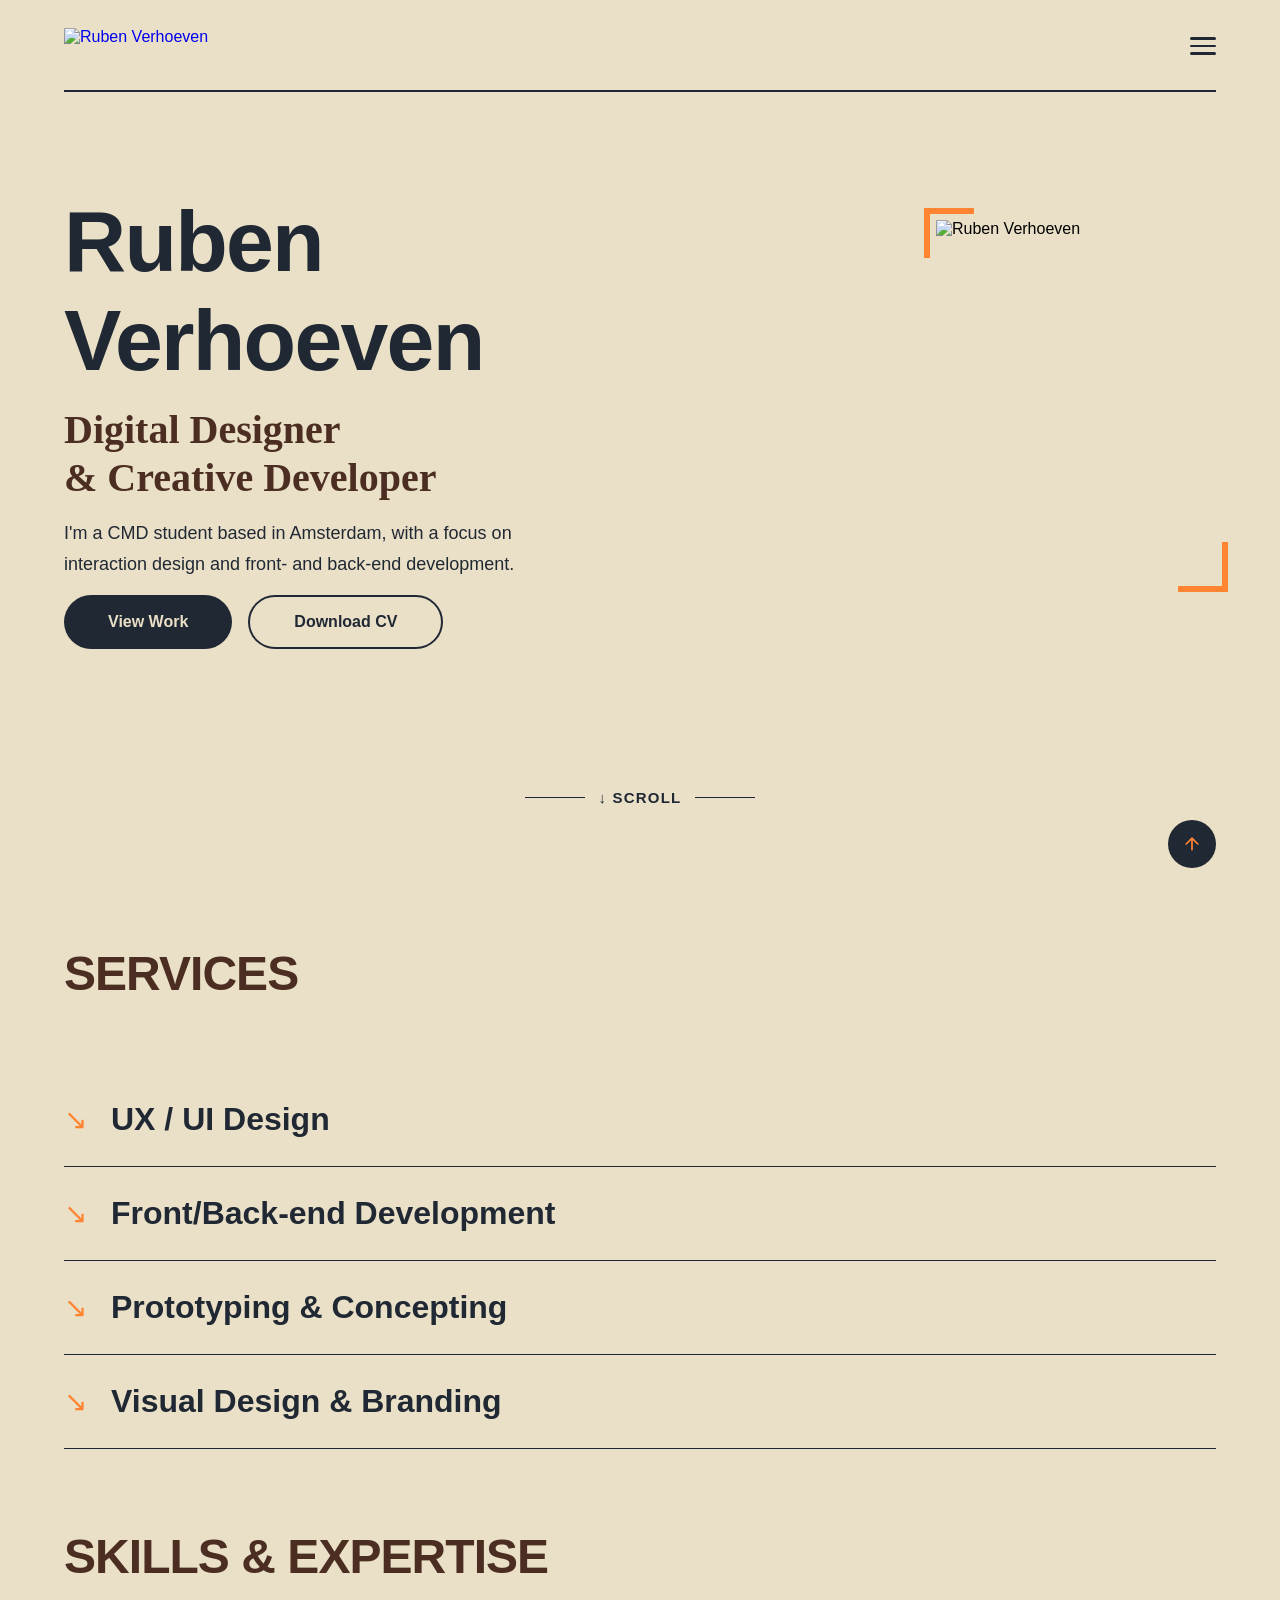
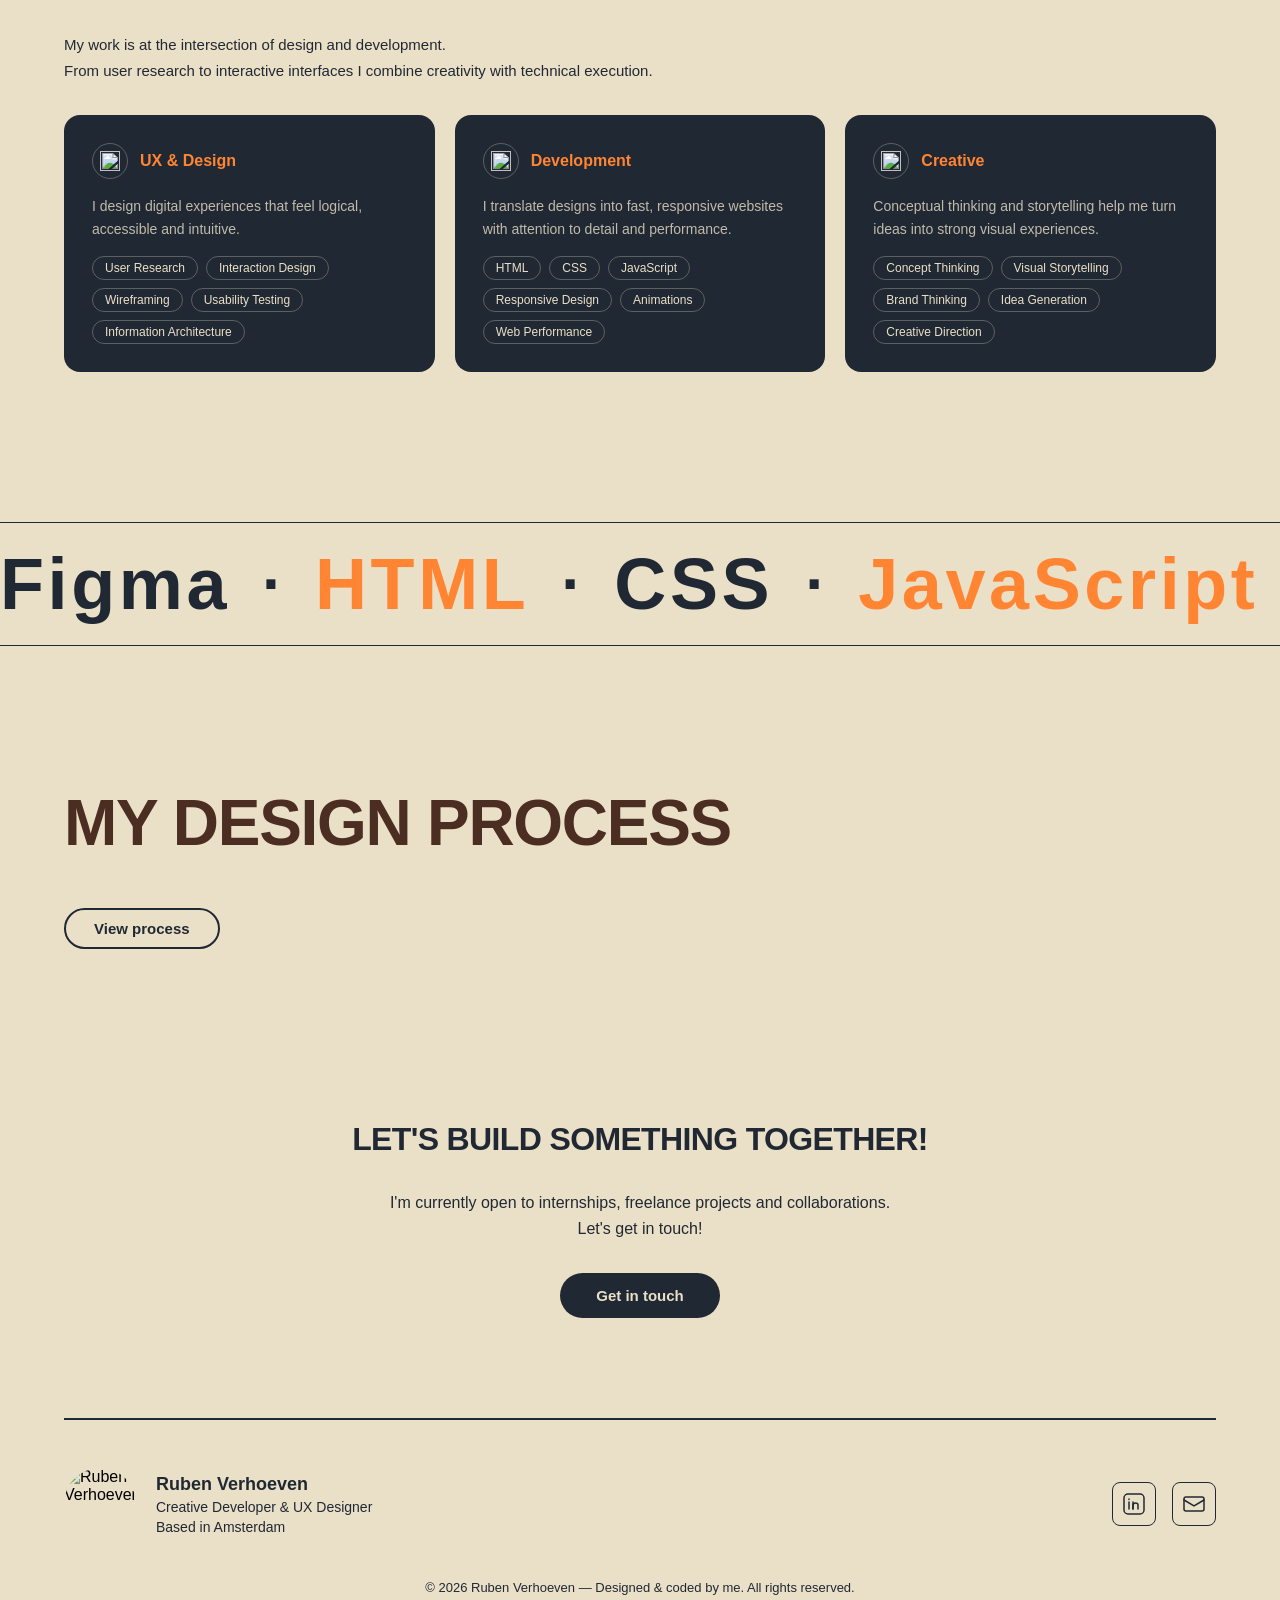
==== about.html @ 5327965a "Add files via upload" ====
<!DOCTYPE html>
<html lang="en">
<head>
    <meta charset="UTF-8">
    <meta name="viewport" content="width=device-width, initial-scale=1.0">
    <title>Portfolio Ruben Verhoeven</title>
    <link rel="stylesheet" href="style.css" />
    <link rel="stylesheet" href="about.css" />
</head>
<body>
    <div class="container">
        <header class="site-header">
            <a href="index.html" class="header-logo">
                <img src="images/portfolio-ruben-logo.png" alt="Ruben Verhoeven" />
            </a>
            <button class="hamburger" aria-label="Menu" id="hamburger">
                <span></span>
                <span></span>
                <span></span>
            </button>
        </header>
        <nav class="nav-overlay" id="navOverlay">
            <span class="nav-vertical-name">Ruben Verhoeven</span>
            <ul class="nav-links">
                <li><a href="index.html">HOME</a></li>
                <li><a href="work.html">WORK</a></li>
                <li><a href="about.html">ABOUT ME</a></li>
                <li><a href="contact.html">CONTACT</a></li>
            </ul>
            <div class="nav-socials">
                <a href="https://www.linkedin.com/in/ruben-verhoeven-147419371/" target="_blank">LinkedIn</a>
                <a href="mailto:rubenverhoeven2402@gmail.com">Email</a>
            </div>
            <p class="nav-footer">© 2026 Ruben Verhoeven — Designed & coded by me. All rights reserved.</p>
        </nav>
        <main>
            <section class="about-hero">
                <div class="about-hero-left">
                    <h1 class="about-name">Ruben Verhoeven</h1>
                    <p class="about-role">Digital Designer<br>& Creative Developer</p>
                    <p class="about-bio">I'm a CMD student based in Amsterdam, with a focus on interaction design and front- and back-end development.</p>
                    <div class="about-buttons">
                        <a href="work.html" class="btn-filled">View Work</a>
                        <a href="cv_ruben_verhoeven.pdf" class="btn-outline" download>Download CV</a>
                    </div>
                </div>
                <div class="about-hero-right">
                    <div class="about-photo-wrapper">
                        <img src="images/profielfoto.jpg" alt="Ruben Verhoeven" class="about-photo" />
                    </div>
                </div>
            </section>

            <div class="scroll-hint">↓ Scroll</div>

            <h2>SERVICES</h2>
            <section class="services-list">
                <div class="service-item">
                    <span class="arrow">↘</span>
                    <span class="service-name">UX / UI Design</span>
                    <img src="images/ux-ui-service.png" class="service-hover-img" alt="" />
                </div>
                <div class="service-item">
                    <span class="arrow">↘</span>
                    <span class="service-name">Front/Back-end Development</span>
                    <img src="images/front-backend-service.png" class="service-hover-img" alt="" />
                </div>
                <div class="service-item">
                    <span class="arrow">↘</span>
                    <span class="service-name">Prototyping & Concepting</span>
                    <img src="images/prototyping-concepting-service.png" class="service-hover-img" alt="" />
                </div>
                <div class="service-item">
                    <span class="arrow">↘</span>
                    <span class="service-name">Visual Design & Branding</span>
                    <img src="images/visualdesign-branding-service.png" class="service-hover-img" alt="" />
                </div>
            </section>

            <div class="service-follow-img" id="followImg">
                <img alt="" id="pillFollowImgEl" />
            </div>

            <h2>SKILLS & EXPERTISE</h2>
            <p class="skills-intro">My work is at the intersection of design and development.<br>From user research to interactive interfaces I combine creativity with technical execution.</p>
            <div class="skills-grid">
                <div class="skill-card">
                    <div class="skill-card-header">
                        <div class="skill-icon">
                            <img src="images/ux-design-skill.png" alt="">
                        </div>
                        <span class="skill-title">UX & Design</span>
                    </div>
                    <p class="skill-desc">I design digital experiences that feel logical, accessible and intuitive.</p>
                    <div class="skill-tags">
                        <span class="tag">User Research</span>
                        <span class="tag">Interaction Design</span>
                        <span class="tag">Wireframing</span>
                        <span class="tag">Usability Testing</span>
                        <span class="tag">Information Architecture</span>
                    </div>
                </div>
                <div class="skill-card">
                    <div class="skill-card-header">
                        <div class="skill-icon">
                            <img src="images/development-skill.png" alt="">
                        </div>
                        <span class="skill-title">Development</span>
                    </div>
                    <p class="skill-desc">I translate designs into fast, responsive websites with attention to detail and performance.</p>
                    <div class="skill-tags">
                        <span class="tag">HTML</span>
                        <span class="tag">CSS</span>
                        <span class="tag">JavaScript</span>
                        <span class="tag">Responsive Design</span>
                        <span class="tag">Animations</span>
                        <span class="tag">Web Performance</span>
                    </div>
                </div>
                <div class="skill-card">
                    <div class="skill-card-header">
                        <div class="skill-icon">
                            <img src="images/creative-skill.png" alt="">
                        </div>
                        <span class="skill-title">Creative</span>
                    </div>
                    <p class="skill-desc">Conceptual thinking and storytelling help me turn ideas into strong visual experiences.</p>
                    <div class="skill-tags">
                        <span class="tag">Concept Thinking</span>
                        <span class="tag">Visual Storytelling</span>
                        <span class="tag">Brand Thinking</span>
                        <span class="tag">Idea Generation</span>
                        <span class="tag">Creative Direction</span>
                    </div>
                </div>
            </div>
            <div class="ticker-wrapper">
                <div class="ticker-track">
                    <span class="blue">Figma</span>
                    <span class="dot">·</span>
                    <span class="orange">HTML</span>
                    <span class="dot">·</span>
                    <span class="blue">CSS</span>
                    <span class="dot">·</span>
                    <span class="orange">JavaScript</span>
                    <span class="dot">·</span>
                    <span class="blue">UX Design</span>
                    <span class="dot">·</span>
                    <span class="orange">Branding</span>
                    <span class="dot">·</span>
                    <span class="blue">Prototyping</span>
                    <span class="dot">·</span>
                    <span class="orange">Concepting</span>
                    <span class="dot">·</span>
                    
                    <span class="blue">Figma</span>
                    <span class="dot">·</span>
                    <span class="orange">HTML</span>
                    <span class="dot">·</span>
                    <span class="blue">CSS</span>
                    <span class="dot">·</span>
                    <span class="orange">JavaScript</span>
                    <span class="dot">·</span>
                    <span class="blue">UX Design</span>
                    <span class="dot">·</span>
                    <span class="orange">Branding</span>
                    <span class="dot">·</span>
                    <span class="blue">Prototyping</span>
                    <span class="dot">·</span>
                    <span class="orange">Concepting</span>
                    <span class="dot">·</span>
                </div>
            </div>
            <section class="process-section">
                <h2 class="process-title">MY DESIGN PROCESS</h2>
                <button class="toggle-btn" data-target="process-content" data-open="View process" data-close="Hide process">View process</button>
                <div class="collapsible" id="process-content">
                    <p class="process-intro">How I approach design projects to create effective and engaging digital experiences.</p>

                    <div class="process-item">
                        <div class="process-icon">
                            <img src="images/understand-explore.png" alt="Understand & Explore" />
                        </div>
                        <div class="process-number">
                            <span>1</span>
                            <div class="process-line"></div>
                        </div>
                        <div class="process-content">
                            <h3>Understand & Explore</h3>
                            <p>I start every project by understanding the problem before moving into solutions. Through research, analysis and exploration I identify user needs, project goals and technical possibilities.</p>
                            <p>By comparing different approaches and perspectives, I define a clear design direction that balances feasibility, usability and meaningful user experiences.</p>
                        </div>
                    </div>

                    <div class="process-item">
                        <div class="process-icon">
                            <img src="images/concept-design.png" alt="Concept & Design" />
                        </div>
                        <div class="process-number">
                            <span>2</span>
                            <div class="process-line"></div>
                        </div>
                        <div class="process-content">
                            <h3>Concept & Design</h3>
                            <p>Based on research insights, I develop concepts that balance user needs, business objectives and usability principles. I explore multiple directions, gather feedback and iterate on ideas to refine interaction and visual clarity.</p>
                            <p>Each design decision is made consciously to create intuitive experiences that communicate purpose and support user goals effectively.</p>
                        </div>
                    </div>

                    <div class="process-item">
                        <div class="process-icon">
                            <img src="images/prototype-build.png" alt="Prototype & Build" />
                        </div>
                        <div class="process-number">
                            <span>3</span>
                            <div class="process-line"></div>
                        </div>
                        <div class="process-content">
                            <h3>Prototype & Build</h3>
                            <p>I translate concepts into interactive prototypes and functional interfaces using tools such as Figma and modern front-end technologies.</p>
                            <p>During development I experiment, test behaviour and refine details to improve usability and performance. By combining design thinking with technical execution, I ensure ideas evolve into realistic and usable digital products.</p>
                        </div>
                    </div>
                    <div class="process-item">
                        <div class="process-icon">
                            <img src="images/test-improve.png" alt="Test & Improve" />
                        </div>
                        <div class="process-number">
                            <span>4</span>
                            <div class="process-line"></div>
                        </div>
                        <div class="process-content">
                            <h3>Test & Improve</h3>
                            <p>Evaluation and iteration are essential parts of my workflow. I validate designs through usability testing, feedback sessions and critical reflection on interaction outcomes.</p>
                            <p>Analysing successes and limitations helps me improve solutions continuously while learning how small adjustments can significantly enhance usability, accessibility and overall user experience.</p>
                        </div>
                    </div>

                    <div class="process-item">
                        <div class="process-icon">
                            <img src="images/collaborate.png" alt="Collaborate" />
                        </div>
                        <div class="process-number">
                            <span>5</span>
                            <div class="process-line"></div>
                        </div>
                        <div class="process-content">
                            <h3>Collaborate</h3>
                            <p>Design is a collaborative process where communication and shared thinking lead to stronger outcomes. I enjoy presenting ideas, discussing feedback and working together with different perspectives to refine concepts.</p>
                            <p>Through teamwork and open dialogue, I contribute actively while learning from others to create more thoughtful and effective design solutions.</p>
                        </div>
                    </div>

                    <div class="process-item">
                        <div class="process-icon">
                            <img src="images/organise-deliver.png" alt="Organise & Deliver" />
                        </div>
                        <div class="process-number">
                            <span>6</span>
                            <div class="process-line"></div>
                        </div>
                        <div class="process-content">
                            <h3>Organise & Deliver</h3>
                            <p>I approach projects with structured planning, clear milestones and transparent communication. Documenting design decisions and tracking progress helps maintain focus and ensures deadlines are met responsibly.</p>
                            <p>Staying organised allows me to collaborate efficiently, manage complexity and deliver consistent results while maintaining quality throughout the entire design process.</p>
                        </div>
                    </div>

                    <div class="process-item">
                        <div class="process-icon">
                            <img src="images/craft-quality.png" alt="Craft & Quality" />
                        </div>
                        <div class="process-number">
                            <span>7</span>
                            <div class="process-line"></div>
                        </div>
                        <div class="process-content">
                            <h3>Craft & Quality</h3>
                            <p>I aim to maintain professional standards in both design and development by focusing on detail, consistency and accessibility. Clean interface design, readable code and thoughtful interaction patterns contribute to sustainable digital products.</p>
                            <p>Continuous experimentation and refinement help me strengthen craftsmanship while developing reliable and scalable design solutions.</p>
                        </div>
                    </div>

                    <div class="process-item">
                        <div class="process-icon">
                            <img src="images/personal-responsibledesign.png" alt="Personal & Responsible Design" />
                        </div>
                        <div class="process-number">
                            <span>8</span>
                            <div class="process-line"></div>
                        </div>
                        <div class="process-content">
                            <h3>Personal & Responsible Design</h3>
                            <p>I believe design has impact beyond aesthetics. I reflect on how digital products influence users and society, staying curious about new developments in technology, interaction and digital culture.</p>
                            <p>I approach projects critically, making informed design decisions and continuously reflecting on my own growth as a designer.</p>
                        </div>
                    </div>
                </div>
            </section>
            <section class="cta-section">
                <h2 class="cta-title">Let's build something together!</h2>
                <p class="cta-sub">I'm currently open to internships, freelance projects and collaborations. <br> Let's get in touch!</p>
                <a href="contact.html" class="cta-button">Get in touch</a>
            </section>
        </main>
        <footer class="site-footer">
            <div class="footer-top">
                <div class="footer-profile">
                    <img src="images/profielfoto.jpg" alt="Ruben Verhoeven" class="footer-avatar" />
                    <div class="footer-info">
                        <span class="footer-name">Ruben Verhoeven</span>
                        <span class="footer-role">Creative Developer & UX Designer</span>
                        <span class="footer-location">Based in Amsterdam</span>
                    </div>
                </div>
                <div class="footer-socials">
                    <a href="https://www.linkedin.com/in/ruben-verhoeven-147419371/" target="_blank" class="social-icon">
                        <svg width="24" height="24" viewBox="0 0 24 24" fill="none" xmlns="http://www.w3.org/2000/svg">
                            <rect x="2" y="2" width="20" height="20" rx="4" stroke="#202833" stroke-width="1.5"/>
                            <path d="M7 10v7M7 7v.5" stroke="#202833" stroke-width="1.5" stroke-linecap="round"/>
                            <path d="M11 17v-3.5c0-1.5 1-2.5 2.5-2.5S16 11 16 13v4" stroke="#202833" stroke-width="1.5" stroke-linecap="round"/>
                            <path d="M11 10v7" stroke="#202833" stroke-width="1.5" stroke-linecap="round"/>
                        </svg>
                    </a>
                    <a href="mailto:rubenverhoeven2402@gmail.com" class="social-icon" aria-label="Email">
                        <svg width="24" height="24" viewBox="0 0 24 24" fill="none" xmlns="http://www.w3.org/2000/svg">
                            <rect x="2" y="5" width="20" height="14" rx="2" stroke="#202833" stroke-width="1.5"/>
                            <path d="M2 8l10 6 10-6" stroke="#202833" stroke-width="1.5" stroke-linecap="round"/>
                        </svg>
                    </a>
                </div>
            </div>
            <div class="footer-bottom">
                <p>© 2026 Ruben Verhoeven — Designed & coded by me. All rights reserved.</p>
            </div>
        </footer>
        <a href="#" class="back-to-top" aria-label="Back to top">
            <svg width="20" height="20" viewBox="0 0 24 24" fill="none" xmlns="http://www.w3.org/2000/svg">
                <path d="M12 19V5M5 12l7-7 7 7" stroke="#EAE0C8" stroke-width="2" stroke-linecap="round" stroke-linejoin="round"/>
            </svg>
        </a>
    </div>
    <div class="cursor" id="cursor"></div>
    <script src="script.js"></script>
</body>
</html>
---- style.css ----
@font-face {
  font-family: 'Manrope';
  src: url('fonts/Manrope-VariableFont_wght.ttf') format('truetype');
  font-weight: 100 900;
}

@font-face {
  font-family: 'Neue Montreal';
  src: url('fonts/neue-montreal-bold.otf') format('opentype');
  font-weight: 900;
}

@font-face {
  font-family: 'Playfair Display';
  src: url('fonts/PlayfairDisplay-Italic-VariableFont_wght.ttf') format('truetype');
  font-weight: 100 900;
  font-style: italic;
}

@font-face {
  font-family: 'Playfair Display';
  src: url('fonts/PlayfairDisplay-VariableFont_wght.ttf') format('truetype');
  font-weight: 100 900;
  font-style: normal;
}

.cta-button,
.btn-filled,
.btn-outline,
.social-icon,
.back-to-top,
.contact-row,
.project-card,
.nav-links a,
.nav-socials a,
.project-view-btn,
.toggle-btn {
    transition: transform 0.2s ease;
}

.cta-button:hover,
.btn-filled:hover,
.btn-outline:hover,
.social-icon:hover,
.back-to-top:hover,
.project-view-btn:hover,
.toggle-btn:hover {
    transform: scale(1.05);
}

*, *::before, *::after {
  box-sizing: border-box;
  margin: 0;
  padding: 0;
}

body {
  background-color: #EAE0C8;
  font-family: 'Manrope', sans-serif;
  min-height: 100vh;
}

.container {
  max-width: 90%;
  margin: 0 auto;
}

.site-header {
  position: relative;
  display: flex;
  justify-content: space-between;
  align-items: center;
  padding: 28px 0;
}

.site-header::after {
  content: '';
  position: absolute;
  left: 0;
  right: 0;
  bottom: 0;
  height: 2px;
  background: #202833;
}

.header-logo {
    display: flex;
    align-items: center;
    text-decoration: none;
}

.header-logo img {
    height: 36px;
    width: auto;
}

button.hamburger {
    background: none;
    border: none;
    padding: 0;
}

.hamburger {
  display: flex;
  flex-direction: column;
  gap: 5px;
  cursor: pointer;
  position: relative;
  z-index: 1100;
}

.hamburger span {
  display: block;
  width: 26px;
  height: 2.5px;
  background: #202833;
  border-radius: 2px;
  transition: transform 0.35s cubic-bezier(0.23, 1, 0.32, 1), opacity 0.2s ease;
  transform-origin: center;
}

.hamburger.open span {
    background: #EAE0C8;
}

.hamburger.open span:nth-child(1) {
  transform: translateY(7.5px) rotate(45deg);
}

.hamburger.open span:nth-child(2) {
  opacity: 0;
  transform: scaleX(0);
}

.hamburger.open span:nth-child(3) {
  transform: translateY(-7.5px) rotate(-45deg);
}

main {
  padding: 40px 0 0;
}

.hero-title {
  display: flex;
  flex-direction: column;
  align-items: center;
  text-align: center;
  position: relative;
}

.h1-home {
  margin-top: 1.5em;
  display: flex;
  flex-direction: column;
  align-items: center;
  text-align: center;
  position: relative;
}

.title-big {
  font-family: 'Neue Montreal', sans-serif;
  font-size: clamp(90px, 13vw, 140px);
  font-weight: 700;
  color: #202833;
  text-transform: uppercase;
  letter-spacing: -0.02em;
  line-height: 0.93;
  width: 100%;
  text-align: center;
}

.title-overlay {
  font-family: 'Playfair Display', serif;
  font-style: italic;
  font-weight: 700;
  font-size: clamp(68px, 10vw, 108px);
  color: #FF8533;
  letter-spacing: -0.01em;
  line-height: 1;
  text-transform: none;
  text-align: center;
  position: absolute;
  top: 44.5%;
  left: 50%;
  transform: translate(-50%, -50%);
  white-space: nowrap;
}

/* SKILLS / FILTERS */
.skills-homepage {
  display: flex;
  justify-content: center;
  margin-top: 64px;
  gap: 64px;
  width: 100%; 
}

.pill {
  padding: 8px 32px;
  font-size: 17px;
  border-radius: 999px;
  font-weight: 700;
  border: 2px solid #202833;
  user-select: none;
  font-family: 'Neue Montreal', sans-serif;
}

.pill.filled {
  background-color: #202833;
  color: #EAE0C8;
}

.pill.outline {
  background-color: transparent;
  color: #202833;
}

.pill-hover-img {
  display: none;
}

.pill-follow-img {
  position: fixed;
  top: 0;
  left: 0;
  width: 340px;
  pointer-events: none;
  z-index: 9998;
  opacity: 0;
  transition: opacity 0.3s ease;
  transform: translate(-50%, -60%);
}

.pill-follow-img.visible {
  opacity: 1;
}

.pill-follow-img img {
  width: 100%;
  height: 220px;
  object-fit: cover;
  border-radius: 12px;
  display: block;
}

.scroll-hint {
  font-family: 'Neue Montreal', sans-serif;
  display: flex;
  align-items: center;
  justify-content: center;
  gap: 14px;
  margin: 140px 0 140px;
  font-size: 15px;
  font-weight: 600;
  letter-spacing: 0.08em;
  text-transform: uppercase;
  color: #202833;
}

.scroll-hint::before,
.scroll-hint::after {
  content: '';
  display: block;
  width: 60px;
  height: 1.5px;
  background: #202833;
}

h1 {
  font-family: 'Neue Montreal', sans-serif;
  font-size: 64px;
  font-weight: 700;
  color: #4B2E21;
  text-transform: uppercase;
  letter-spacing: -0.02em;
  padding-bottom: 16px;
}

h2 {
  font-family: 'Neue Montreal', sans-serif;
  font-size: 48px;
  font-weight: 700;
  color: #4B2E21;
  text-transform: uppercase;
  letter-spacing: -0.02em;
  padding-bottom: 32px;
}

/* SLIDER */
.slider-section {
  width: 100vw;
  margin-left: calc(-5%);
  overflow: hidden;
  margin-top: 20px;
  position: relative;
  padding: 16px 0;
}

.slider-section::before,
.slider-section::after {
  content: '';
  position: absolute;
  top: 0;
  bottom: 0;
  width: 180px;
  z-index: 2;
  pointer-events: none;
}

.slider-section::before {
  left: 0;
  background: linear-gradient(to right, #EAE0C8, transparent);
}

.slider-section::after {
  right: 0;
  background: linear-gradient(to left, #EAE0C8, transparent);
}

.slider-track {
  display: flex;
  gap: 16px;
  width: max-content;
  will-change: transform;    
  padding: 8px 0;
}

.slide img {
  height: 420px;
  width: auto;
  object-fit: contain;
  display: block;
  border-radius: 16px;
}

/* QUOTE */
.quote-section {
  padding: 100px 0;
  text-align: center;
}

.quote-text {
  font-family: 'Playfair Display', serif;
  font-style: normal;
  font-weight: 400;
  font-size: 32px;
  color: #202833;
  line-height: 1.4;
  margin: 0 auto;
}

/* CTA */
.cta-section {
  text-align: center;
  padding: 60px 0 100px;
}

.cta-title {
  font-family: 'Neue Montreal', sans-serif;
  font-size: 32px;
  font-weight: 700;
  color: #202833;
}

.cta-sub {
  font-family: 'Manrope', sans-serif;
  font-size: 16px;
  color: #202833;
  margin-bottom: 32px;
  line-height: 1.6;
}

.cta-button {
  display: inline-block;
  padding: 14px 36px;
  background-color: #202833;
  color: #EAE0C8;
  border-radius: 999px;
  font-family: 'Neue Montreal', sans-serif;
  font-weight: 700;
  font-size: 15px;
  text-decoration: none;
}

.site-footer {
  border-top: 2px solid #202833;
  padding: 48px 0 32px;
}

.footer-top {
  display: flex;
  justify-content: space-between;
  align-items: center;
  margin-bottom: 40px;
}

.footer-profile {
  display: flex;
  align-items: center;
  gap: 20px;
}

.footer-avatar {
  width: 72px;
  height: 72px;
  border-radius: 50%;
  object-fit: cover;
}

.footer-info {
  display: flex;
  flex-direction: column;
  gap: 4px;
}

.footer-name {
  font-family: 'Neue Montreal', sans-serif;
  font-weight: 700;
  font-size: 18px;
  color: #202833;
}

.footer-role,
.footer-location {
  font-family: 'Manrope', sans-serif;
  font-size: 14px;
  color: #202833;
}

.footer-socials {
  display: flex;
  gap: 16px;
  align-items: center;
}

.social-icon {
  display: flex;
  align-items: center;
  justify-content: center;
  width: 44px;
  height: 44px;
  border: 1.5px solid #202833;
  border-radius: 8px;
}

.footer-bottom {
  display: flex;
  justify-content: center;
  align-items: center;
}

.footer-bottom p {
  font-family: 'Manrope', sans-serif;
  font-size: 13px;
  color: #202833;
}

.back-to-top {
  position: fixed;
  bottom: 32px;
  right: calc(5%);
  display: flex;
  align-items: center;
  justify-content: center;
  width: 48px;
  height: 48px;
  background-color: #202833;
  border-radius: 50%;
  text-decoration: none;
  z-index: 999;
}

.back-to-top svg path {
  stroke: #FF8533;
}

.nav-overlay {
    position: fixed;
    top: 0;
    left: 0;
    width: 100%;
    height: 100%;
    background-color: #202833;
    z-index: 1000;
    display: flex;
    flex-direction: column;
    align-items: center;
    justify-content: center;
    clip-path: inset(0 0 0 100%);
    transition: clip-path 0.7s cubic-bezier(0.76, 0, 0.24, 1);
    pointer-events: none;
}

.nav-overlay.active {
    clip-path: inset(0 0 0 0%);
    pointer-events: all;
}

.nav-vertical-name {
    position: absolute;
    left: 0;
    top: 0;
    font-family: 'Playfair Display', serif;
    font-style: italic;
    font-weight: 700;
    font-size: 62px;
    color: #EAE0C8;
    writing-mode: vertical-lr;
    line-height: 1;
    height: 100%;
    display: flex;
    align-items: center;
    justify-content: center;
    padding-bottom: 0px;
    padding-left: 16px;;
}

.nav-links {
    list-style: none;
    text-align: center;
    display: flex;
    flex-direction: column;
    gap: 8px;
    margin-bottom: 48px;
}

.nav-links a {
    font-family: 'Neue Montreal', sans-serif;
    font-size: 48px;
    font-weight: 700;
    color: #EAE0C8;
    text-decoration: none;
    letter-spacing: -0.02em;
    transition: color 0.2s ease;
    position: relative;
}

.nav-links a::after {
    content: '';
    position: absolute;
    bottom: 0;
    left: 0;
    width: 100%;
    height: 3px;
    background-color: #FF8533;
    transform: scaleX(0);
    transform-origin: left;
    transition: transform 0.35s cubic-bezier(0.76, 0, 0.24, 1);
}

.nav-links a:hover::after {
    transform: scaleX(1);
}

.nav-links a:hover {
    color: #EAE0C8;
}

.nav-socials {
    display: flex;
    flex-direction: column;
    align-items: center;
    gap: 8px;
    margin-bottom: 48px;
}

.nav-socials a {
  font-family: 'Neue Montreal', sans-serif;
  font-size: 24px;
  font-weight: 700;
  color: #EAE0C8;
  text-decoration: none;
}

.nav-socials a:hover {
  color: #FF8533;
}

.nav-footer {
  position: absolute;
  bottom: 32px;
  font-family: 'Manrope', sans-serif;
  font-size: 13px;
  color: #EAE0C8;
  text-align: center;
  left: 50%;
  transform: translateX(-50%);
  width: 80%;
}

* {
  cursor: none;
}

.cursor {
  position: fixed;
  width: 12px;
  height: 12px;
  background-color: #FF8533;
  border-radius: 50%;
  pointer-events: none;
  z-index: 9999;
  transform: translate(-50%, -50%);
  transition: transform 0.15s ease, width 0.2s ease, height 0.2s ease;
}

.animate-in {
  opacity: 0;
  transform: translateY(30px);
  transition: opacity 0.7s ease, transform 0.7s ease;
}

.animate-in.visible {
  opacity: 1;
  transform: translateY(0);
}

.slide {
  display: block;
  border-radius: 16px;
  overflow: hidden;
  transition: transform 0.3s cubic-bezier(0.23, 1, 0.32, 1);
}

.slide:hover {
  transform: scale(1.05);
}

.title-overlay.animate-in {
  opacity: 0;
  transform: translate(-50%, -50%);
  transition: opacity 0.7s ease;
}

.title-overlay.animate-in.visible {
  opacity: 1;
  transform: translate(-50%, -50%);
}

.title-overlay {
  z-index: 1;
}

.toggle-btn {
  display: inline-flex;
  align-items: center;
  gap: 8px;
  font-family: 'Neue Montreal', sans-serif;
  font-weight: 700;
  font-size: 15px;
  color: #202833;
  background: none;
  border: 2px solid #202833;
  border-radius: 999px;
  padding: 10px 28px;
  cursor: none;
  margin-bottom: 32px;
  transition: transform 0.2s ease, background 0.2s ease, color 0.2s ease;
}

.toggle-btn:hover {
  background: #202833;
  color: #EAE0C8;
}

.collapsible {
  overflow: hidden;
  max-height: 0;
  transition: max-height 0.5s ease;
}

.collapsible.open {
  max-height: 9999px;
}

.btn-filled,
.btn-outline {
  transition: transform 0.2s ease;
}

.btn-filled:hover,
.btn-outline:hover {
  transform: scale(1.05);
}

.cta-button {
  display: inline-block;
  transition: transform 0.2s ease;
}

.cta-button:hover {
  transform: scale(1.05);
}

@media (max-width: 768px) {

    .container {
        max-width: 92%;
    }

    .header-logo img {
        height: 28px;
    }

    .h1-home {
        margin-top: 0.5em;
    }

    .title-big {
        font-size: clamp(48px, 12vw, 80px);
    }

    .title-overlay {
        font-size: clamp(36px, 9vw, 60px);
    }

    .skills-homepage {
        gap: 12px;
        flex-wrap: wrap;
        justify-content: center;
        margin-top: 40px;
    }

    .pill {
        padding: 6px 18px;
        font-size: 13px;
    }

    .scroll-hint {
        margin: 60px 0 60px;
    }

    h2 {
        font-size: 32px;
    }

    .slider-section {
        margin-left: calc(-4%);
    }

    .slide img {
        height: 260px;
    }

    .quote-section {
        padding: 60px 0;
    }

    .quote-text {
        font-size: 20px;
    }

    .cta-sub br {
        display: none;
    }

    .footer-top {
        flex-direction: column;
        gap: 24px;
        align-items: flex-start;
    }

    .nav-links a {
        font-size: 32px;
    }

    .nav-vertical-name {
        font-size: 40px;
    }

    .site-header {
        padding-top: 52px;
    }
}
---- about.css ----
main {
    padding: 20px 0 0;
}

.about-hero {
    margin-top: 5em;
    display: flex;
    justify-content: space-between;
    align-items: flex-start;
}

.about-hero-left {
    flex: 1;
    display: flex;
    flex-direction: column;
    gap: 16px;
    max-width: 55%;
}

.about-name {
    font-family: 'Neue Montreal', sans-serif;
    font-size: 86px;
    font-weight: 700;
    color: #202833;
    letter-spacing: -0.02em;
    text-transform: none;
    padding-bottom: 0px;
}

.about-role {
    font-family: 'Playfair Display', serif;
    font-style: normal;
    font-weight: 700;
    font-size: clamp(24px, 3.5vw, 40px);
    color: #4B2E21;
    line-height: 1.2;
}

.about-bio {
    font-family: 'Manrope', sans-serif;
    font-size: 18px;
    color: #202833;
    line-height: 1.7;
    max-width: 480px;
}

.about-buttons {
    display: flex;
    gap: 16px;
    flex-wrap: wrap;
}

.btn-filled {
    display: inline-flex;
    align-items: center;
    justify-content: center;
    padding: 16px 44px;
    background-color: #202833;
    color: #EAE0C8;
    border-radius: 999px;
    font-family: 'Neue Montreal', sans-serif;
    font-weight: 700;
    font-size: 16px;
    text-decoration: none;
}

.btn-outline {
    display: inline-flex;
    align-items: center;
    justify-content: center;
    padding: 16px 44px;
    background-color: transparent;
    color: #202833;
    border: 2px solid #202833;
    border-radius: 999px;
    font-family: 'Neue Montreal', sans-serif;
    font-weight: 700;
    font-size: 16px;
    text-decoration: none;
}

.about-photo-wrapper {
    position: relative;
    width: 280px;
}

.about-photo-wrapper::before {
    content: '';
    position: absolute;
    top: -12px;
    left: -12px;
    width: 50px;
    height: 50px;
    border-top: 6px solid #FF8533;
    border-left: 6px solid #FF8533;
}

.about-photo-wrapper::after {
    content: '';
    position: absolute;
    bottom: -12px;
    right: -12px;
    width: 50px;
    height: 50px;
    border-bottom: 6px solid #FF8533;
    border-right: 6px solid #FF8533;
}

.about-hero-right {
    flex-shrink: 0;
    width: 280px;
    padding-top: 28px;
}

.about-photo {
    width: 280px;
    height: 360px;
    object-fit: cover;
    display: block;
}

/* SERVICES LIST */
.services-list {
    margin-top: 40px;
    margin-bottom: 80px;
}

.service-item {
    display: flex;
    align-items: center;
    gap: 24px;
    padding: 28px 0;
    border-bottom: 1.5px solid #202833;
    cursor: default;
    position: relative;
}

.service-item .arrow {
    font-size: 28px;
    color: #FF8533;
    flex-shrink: 0;
    position: relative;
    z-index: 2;
}

.service-name {
    position: relative;
    z-index: 2;
    font-family: 'Neue Montreal', sans-serif;
    font-size: 32px;
    font-weight: 700;
    color: #202833;
}

.service-follow-img {
    position: fixed;
    top: 0;
    left: 0;
    width: 320px;
    pointer-events: none;
    z-index: 9998;
    opacity: 0;
    transition: opacity 0.3s ease;
    transform: translate(-50%, -50%);
}

.service-follow-img.visible {
    opacity: 1;
}

.service-follow-img img {
    width: 100%;
    height: 200px;
    object-fit: cover;
    border-radius: 8px;
    display: block;
}

/* SKILLS */
.skills-intro {
    font-family: 'Manrope', sans-serif;
    font-size: 15px;
    color: #202833;
    line-height: 1.7;
    margin: 16px 0 32px;
}

.skills-grid {
    display: grid;
    grid-template-columns: repeat(3, 1fr);
    gap: 20px;
    margin-bottom: 80px;
}

.skill-card {
    background-color: #202833;
    border-radius: 16px;
    padding: 28px;
    display: flex;
    flex-direction: column;
    gap: 16px;
}

.skill-card-header {
    display: flex;
    align-items: center;
    gap: 12px;
}

.skill-icon {
    width: 36px;
    height: 36px;
    border-radius: 50%;
    border: 1.5px solid rgba(234, 224, 200, 0.3);
    display: flex;
    align-items: center;
    justify-content: center;
    overflow: hidden;
    flex-shrink: 0;
}

.skill-icon img {
    width: 20px;
    height: 20px;
    object-fit: contain;
}

.skill-title {
    font-family: 'Neue Montreal', sans-serif;
    font-weight: 700;
    font-size: 16px;
    color: #FF8533;
}

.skill-desc {
    font-family: 'Manrope', sans-serif;
    font-size: 14px;
    color: rgba(234, 224, 200, 0.8);
    line-height: 1.6;
}

.skill-tags {
    display: flex;
    flex-wrap: wrap;
    gap: 8px;
    margin-top: auto;
}

.tag {
    font-family: 'Manrope', sans-serif;
    font-size: 12px;
    color: #EAE0C8;
    border: 1px solid rgba(234, 224, 200, 0.3);
    border-radius: 999px;
    padding: 4px 12px;
}

.ticker-wrapper {
    width: 100vw;
    margin-left: calc(-50vw + 50%);
    overflow: hidden;
    padding: 20px 0;
    border-top: 1.5px solid #202833;
    border-bottom: 1.5px solid #202833;
    margin-bottom: 60px;
    margin-top: 150px;
}

.ticker-track {
    display: flex;
    align-items: center;
    gap: 32px;
    width: max-content;
    animation: ticker 30s linear infinite;
}

.ticker-track span {
    font-family: 'Neue Montreal', sans-serif;
    font-size: clamp(40px, 6vw, 72px);
    font-weight: 700;
    white-space: nowrap;
    letter-spacing: 0.05em;
}

.ticker-track span.blue {
    color: #202833;
    -webkit-text-stroke: 0;
}

.ticker-track span.orange {
    color: #FF8533;
    -webkit-text-stroke: 0;
}

.ticker-track .dot {
    color: #202833;
    -webkit-text-stroke: 0;
    font-size: 64px;
}

@keyframes ticker {
    0% { transform: translateX(0); }
    100% { transform: translateX(-50%); }
}

/* DESIGN PROCESS */
.process-section {
    padding: 80px 0;
}

.process-title {
    font-family: 'Neue Montreal', sans-serif;
    font-size: clamp(36px, 5vw, 64px);
    font-weight: 700;
    color: #4B2E21;
    text-transform: uppercase;
    letter-spacing: -0.02em;
    margin-bottom: 16px;
}

.process-intro {
    font-family: 'Manrope', sans-serif;
    font-size: 15px;
    color: #202833;
    line-height: 1.7;
    max-width: 480px;
    margin-bottom: 64px;
}

.process-item {
    display: grid;
    grid-template-columns: 1fr auto 1fr;
    gap: 32px;
    align-items: start;
    margin-bottom: 48px;
}

.process-icon {
    display: flex;
    justify-content: center;
    align-items: flex-start;
    padding-top: 16px;
}

.process-icon img {
    width: 160px;
    height: 160px;
    object-fit: contain;
    filter: brightness(0) saturate(100%) invert(14%) sepia(20%) saturate(800%) hue-rotate(180deg) brightness(85%);
}

.process-number {
    display: flex;
    flex-direction: column;
    align-items: center;
    gap: 0;
    position: relative;
}

.process-number span::before {
    content: '';
    position: absolute;
    right: 48px;
    top: 50%;
    width: 32px;
    height: 1.5px;
    background: #202833;
}

.process-number span::after {
    content: '';
    position: absolute;
    left: 48px;
    top: 50%;
    width: 32px;
    height: 1.5px;
    background: #202833;
}

.process-line {
    width: 1.5px;
    flex: 1;
    min-height: 200px;
    background: linear-gradient(to bottom, #202833, transparent);
}
.process-content {
    border: 1.5px solid #202833;
    border-radius: 12px;
    padding: 24px;
    display: flex;
    flex-direction: column;
    gap: 12px;
    background-color: #202833; /* donkerblauw */
}

.process-content h3 {
    font-family: 'Neue Montreal', sans-serif;
    font-weight: 700;
    font-size: 18px;
    color: #FF8533;
}

.process-content p {
    font-family: 'Manrope', sans-serif;
    font-size: 14px;
    color: rgba(234, 224, 200, 0.8);
    line-height: 1.7;
}

.process-number span {
    width: 48px;
    height: 48px;
    border-radius: 50%;
    border: 1.5px solid #202833;
    background-color: #202833;
    display: flex;
    align-items: center;
    justify-content: center;
    font-family: 'Neue Montreal', sans-serif;
    font-weight: 700;
    font-size: 18px;
    color: #EAE0C8;
    flex-shrink: 0;
    position: relative;
    z-index: 1;
}

.service-hover-img {
    display: none;
}

.btn-filled,
.btn-outline {
    transition: transform 0.2s ease;
}

.cta-button {
  display: inline-block;
  transition: transform 0.2s ease;
}

.cta-button:hover {
  transform: scale(1.05);
}

@media (max-width: 768px) {

    .about-hero-left {
        max-width: 100%;
    }

    .about-name {
        padding-top: 0;
        font-size: 48px;
    }

    .skills-grid {
        grid-template-columns: 1fr;
    }

    .process-item {
        grid-template-columns: 1fr;
    }

    .process-icon {
        display: none;
    }

    .about-hero {
        flex-direction: column;
        gap: 40px;
        margin-top: 1em;
    }

    .about-hero-right {
        width: 100%;
        padding-top: 0;
    }

    .about-photo-wrapper {
        width: 100%;
    }

    .about-photo {
        width: 100%;
        height: auto;
    }

}
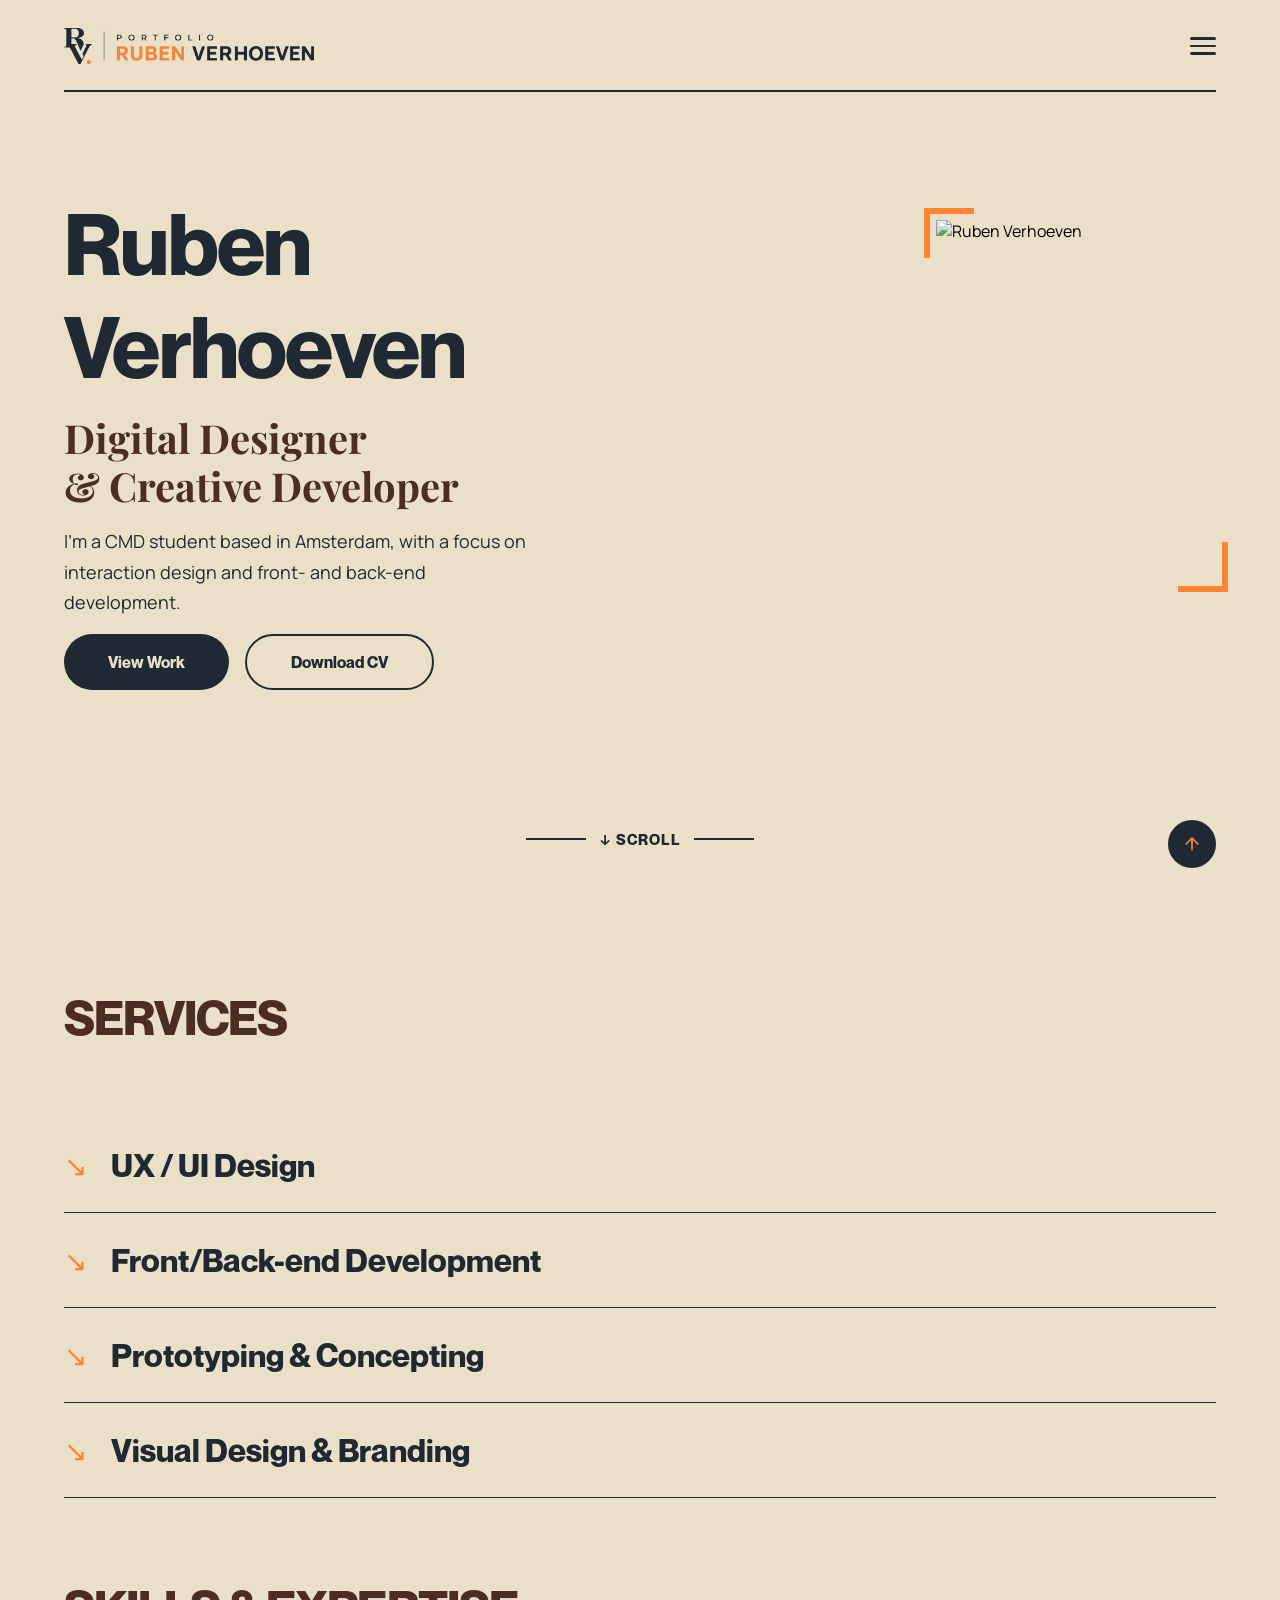
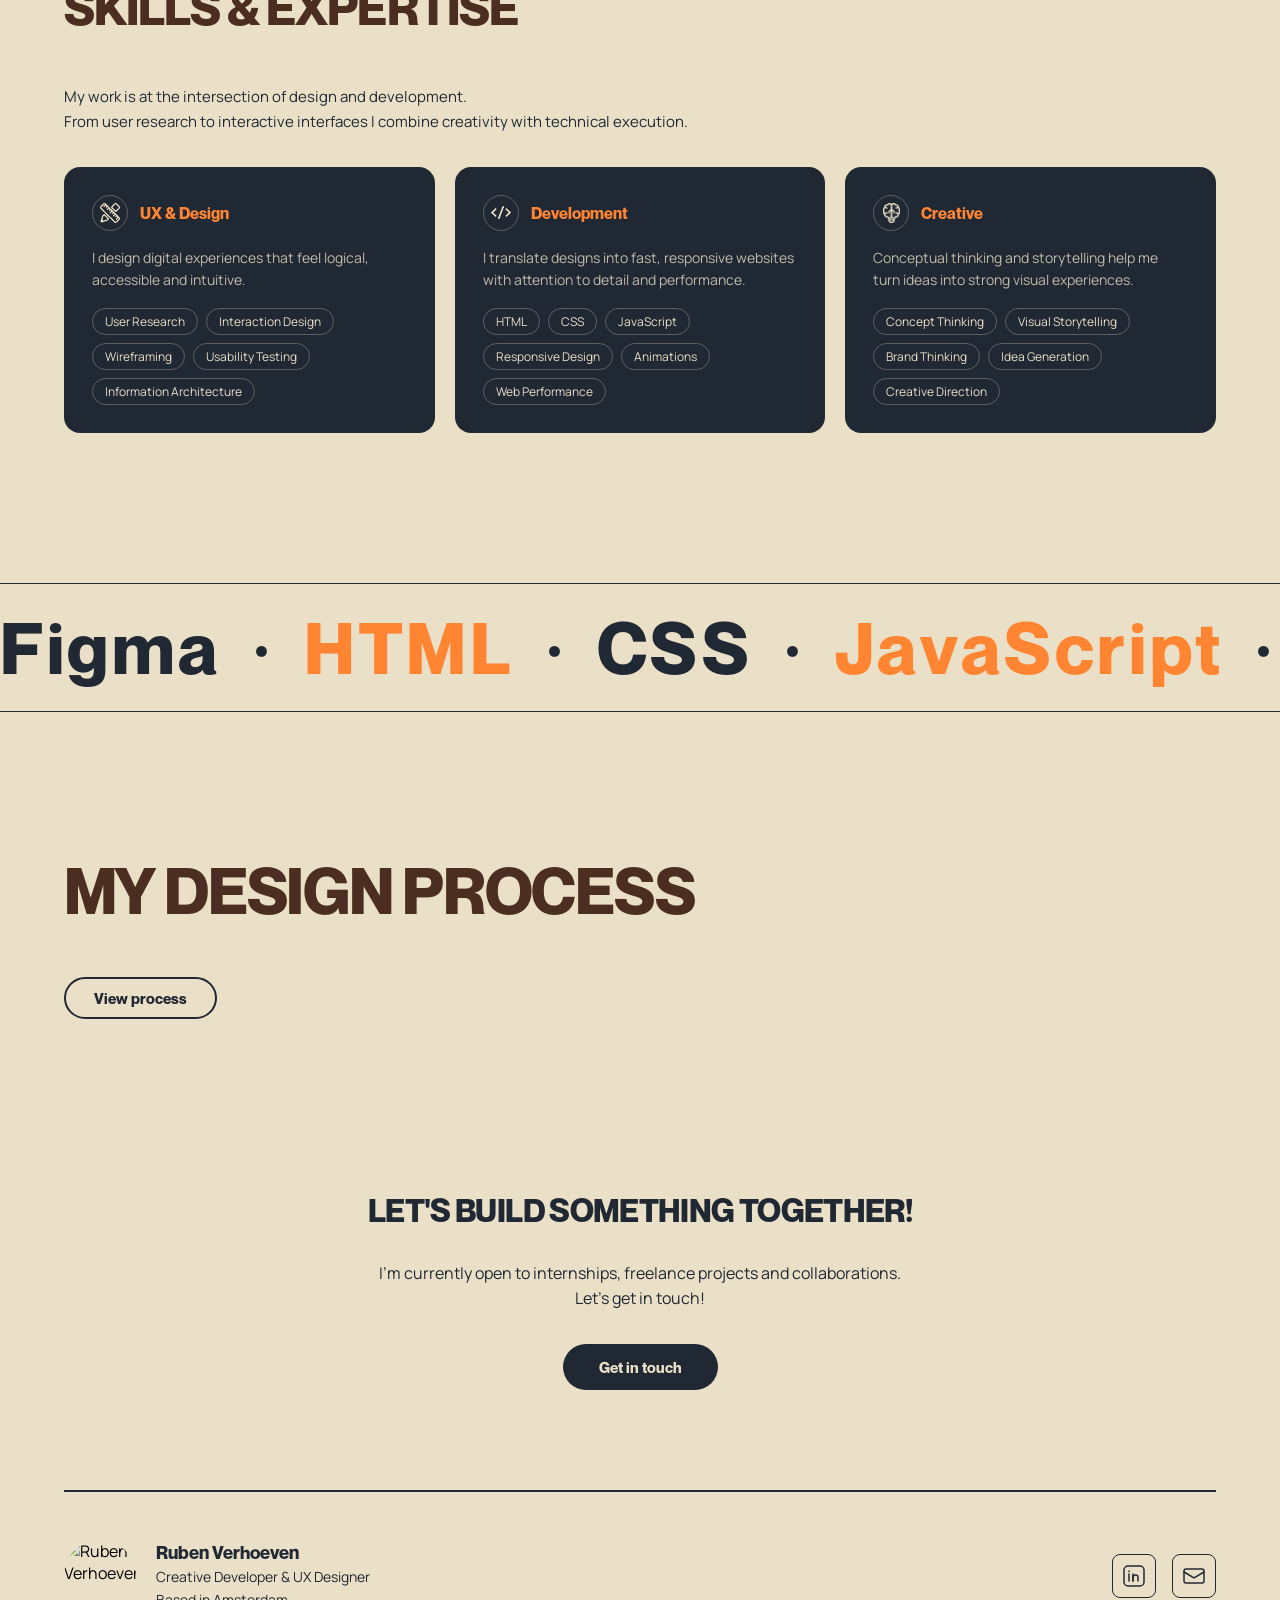
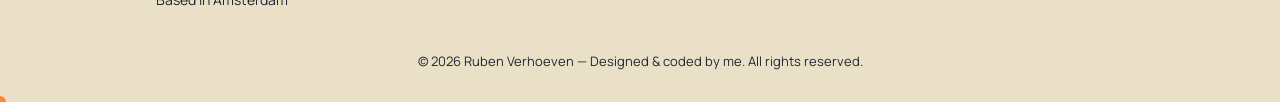
==== commit 00b3cff5: "Update about.html" ====
--- a/about.html
+++ b/about.html
@@ -78,7 +78,7 @@
             </section>
 
             <div class="service-follow-img" id="followImg">
-                <img alt="" id="pillFollowImgEl" />
+                <img alt="" id="followImgEl" />
             </div>
 
             <h2>SKILLS & EXPERTISE</h2>
@@ -343,4 +343,4 @@
     <div class="cursor" id="cursor"></div>
     <script src="script.js"></script>
 </body>
-</html>+</html>
--- a/style.css
+++ b/style.css
@@ -769,6 +769,14 @@
     }
 
     .site-header {
-        padding-top: 52px;
-    }
-}+        padding-top: 28px;
+    }
+
+    .quote-text br {
+        display: none;
+    }
+
+    .footer-bottom {
+        padding-bottom: 40px;
+    }
+}
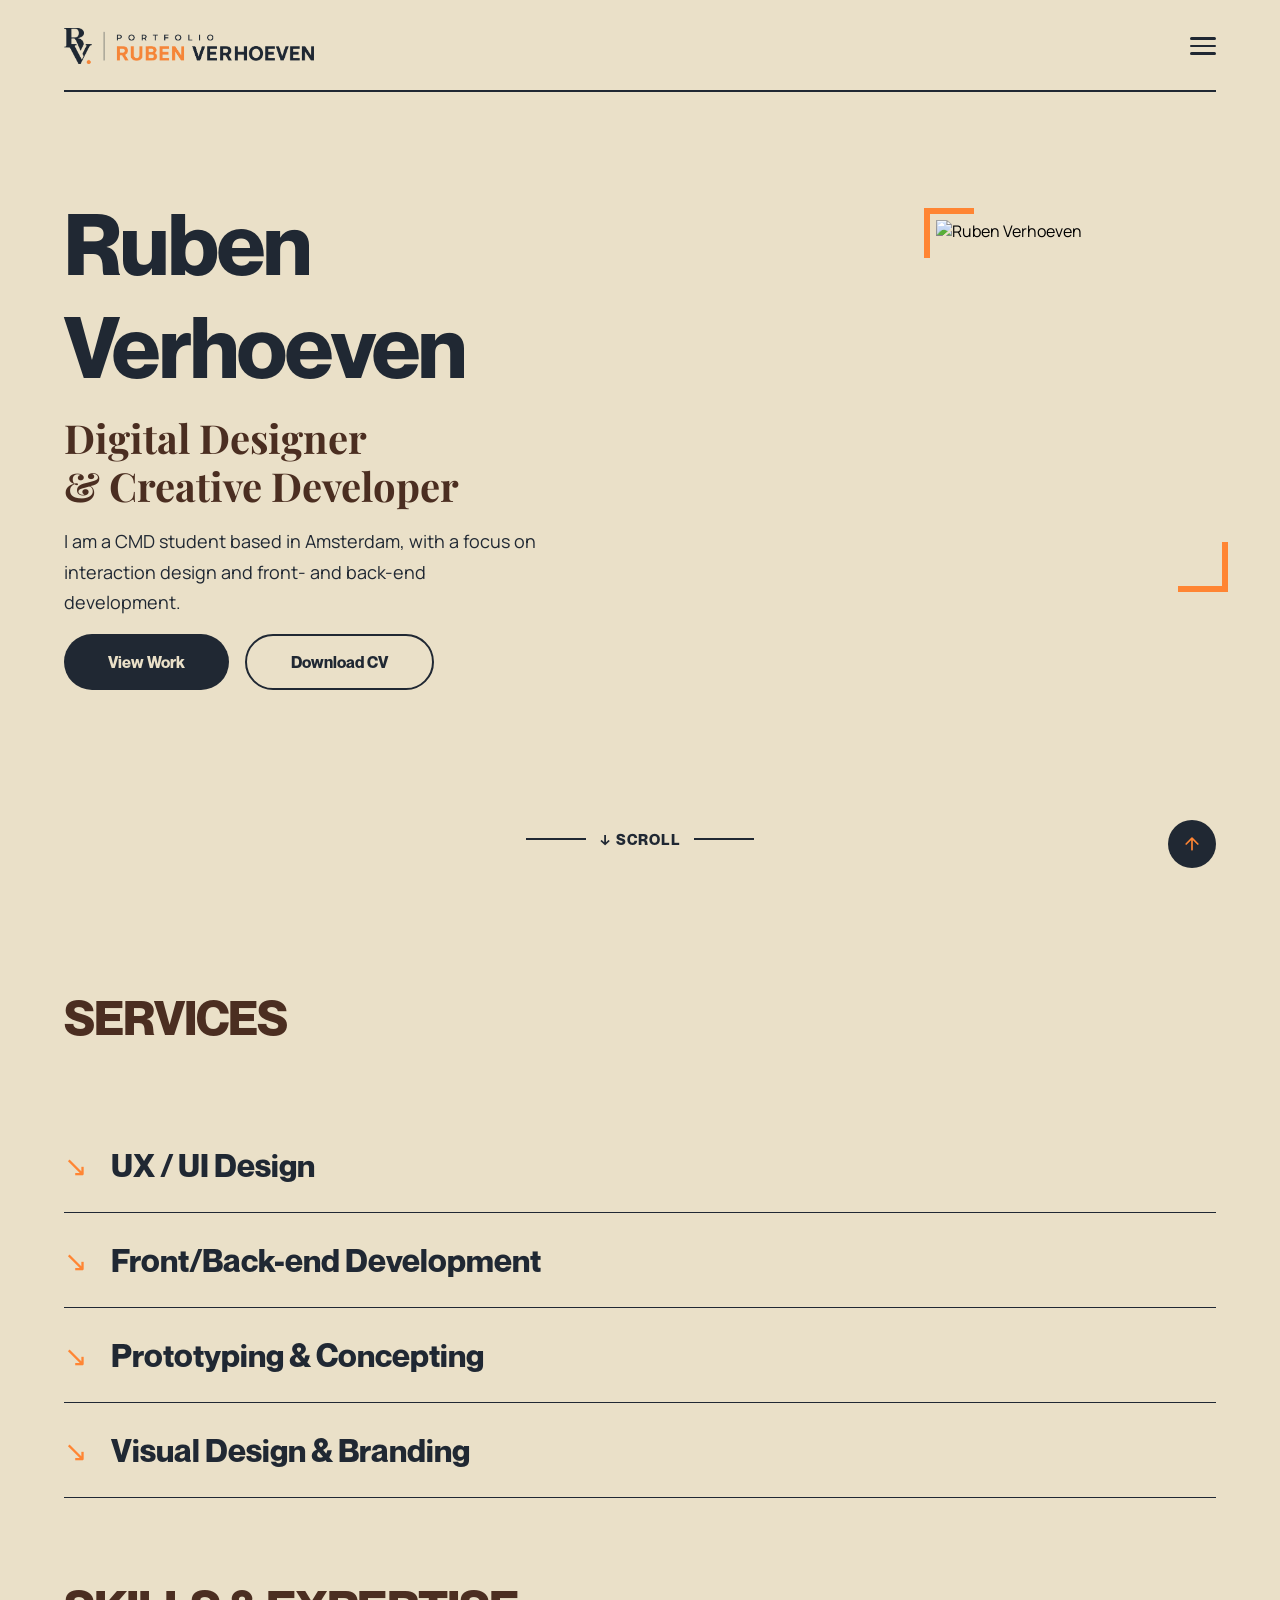
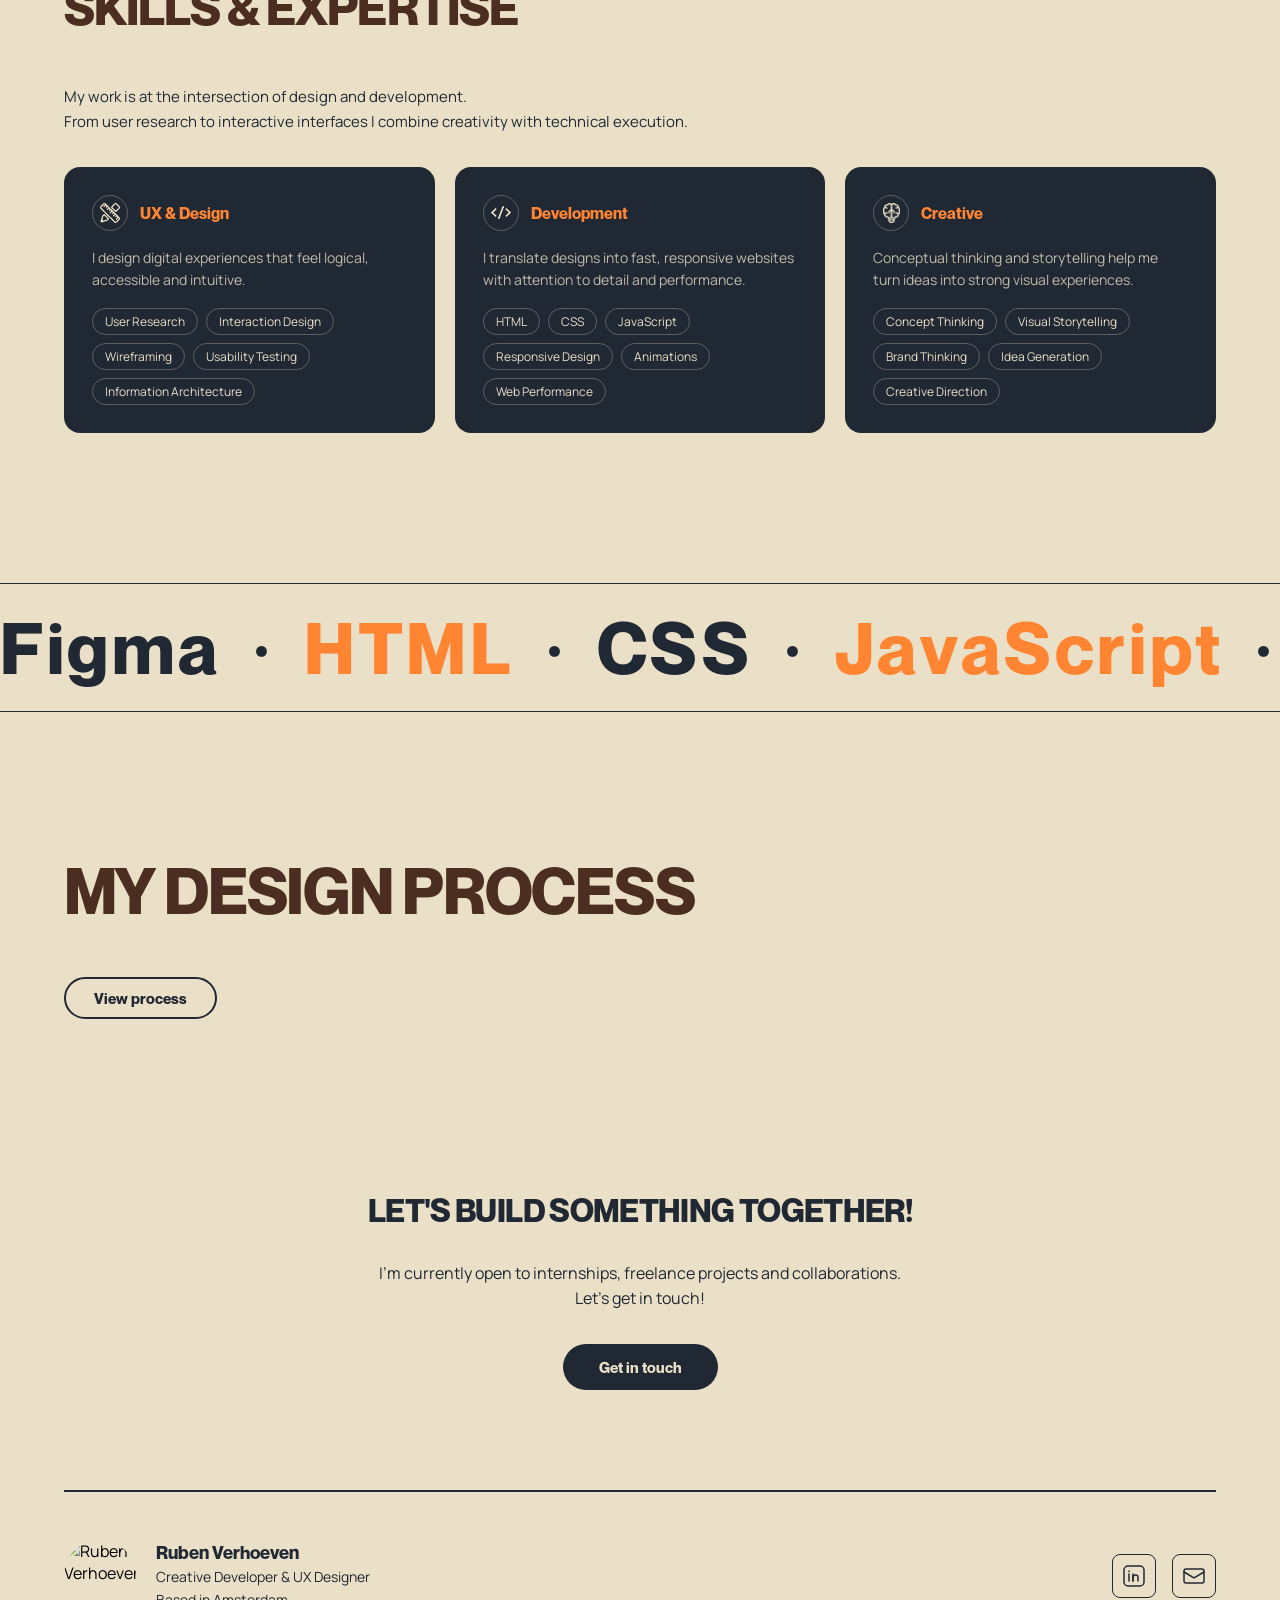
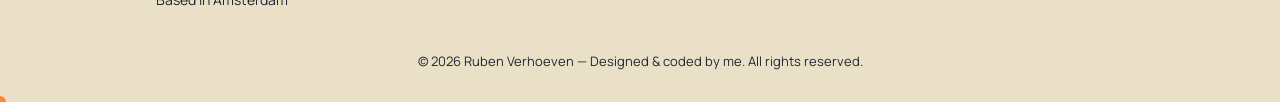
==== commit 60348aa2: "Update about.html" ====
--- a/about.html
+++ b/about.html
@@ -38,7 +38,7 @@
                 <div class="about-hero-left">
                     <h1 class="about-name">Ruben Verhoeven</h1>
                     <p class="about-role">Digital Designer<br>& Creative Developer</p>
-                    <p class="about-bio">I'm a CMD student based in Amsterdam, with a focus on interaction design and front- and back-end development.</p>
+                    <p class="about-bio">I am a CMD student based in Amsterdam, with a focus on interaction design and front- and back-end development.</p>
                     <div class="about-buttons">
                         <a href="work.html" class="btn-filled">View Work</a>
                         <a href="cv_ruben_verhoeven.pdf" class="btn-outline" download>Download CV</a>
--- a/style.css
+++ b/style.css
@@ -779,4 +779,9 @@
     .footer-bottom {
         padding-bottom: 40px;
     }
-}
+
+    .pill-follow-img,
+    .service-follow-img {
+        display: none !important;
+    }
+}
